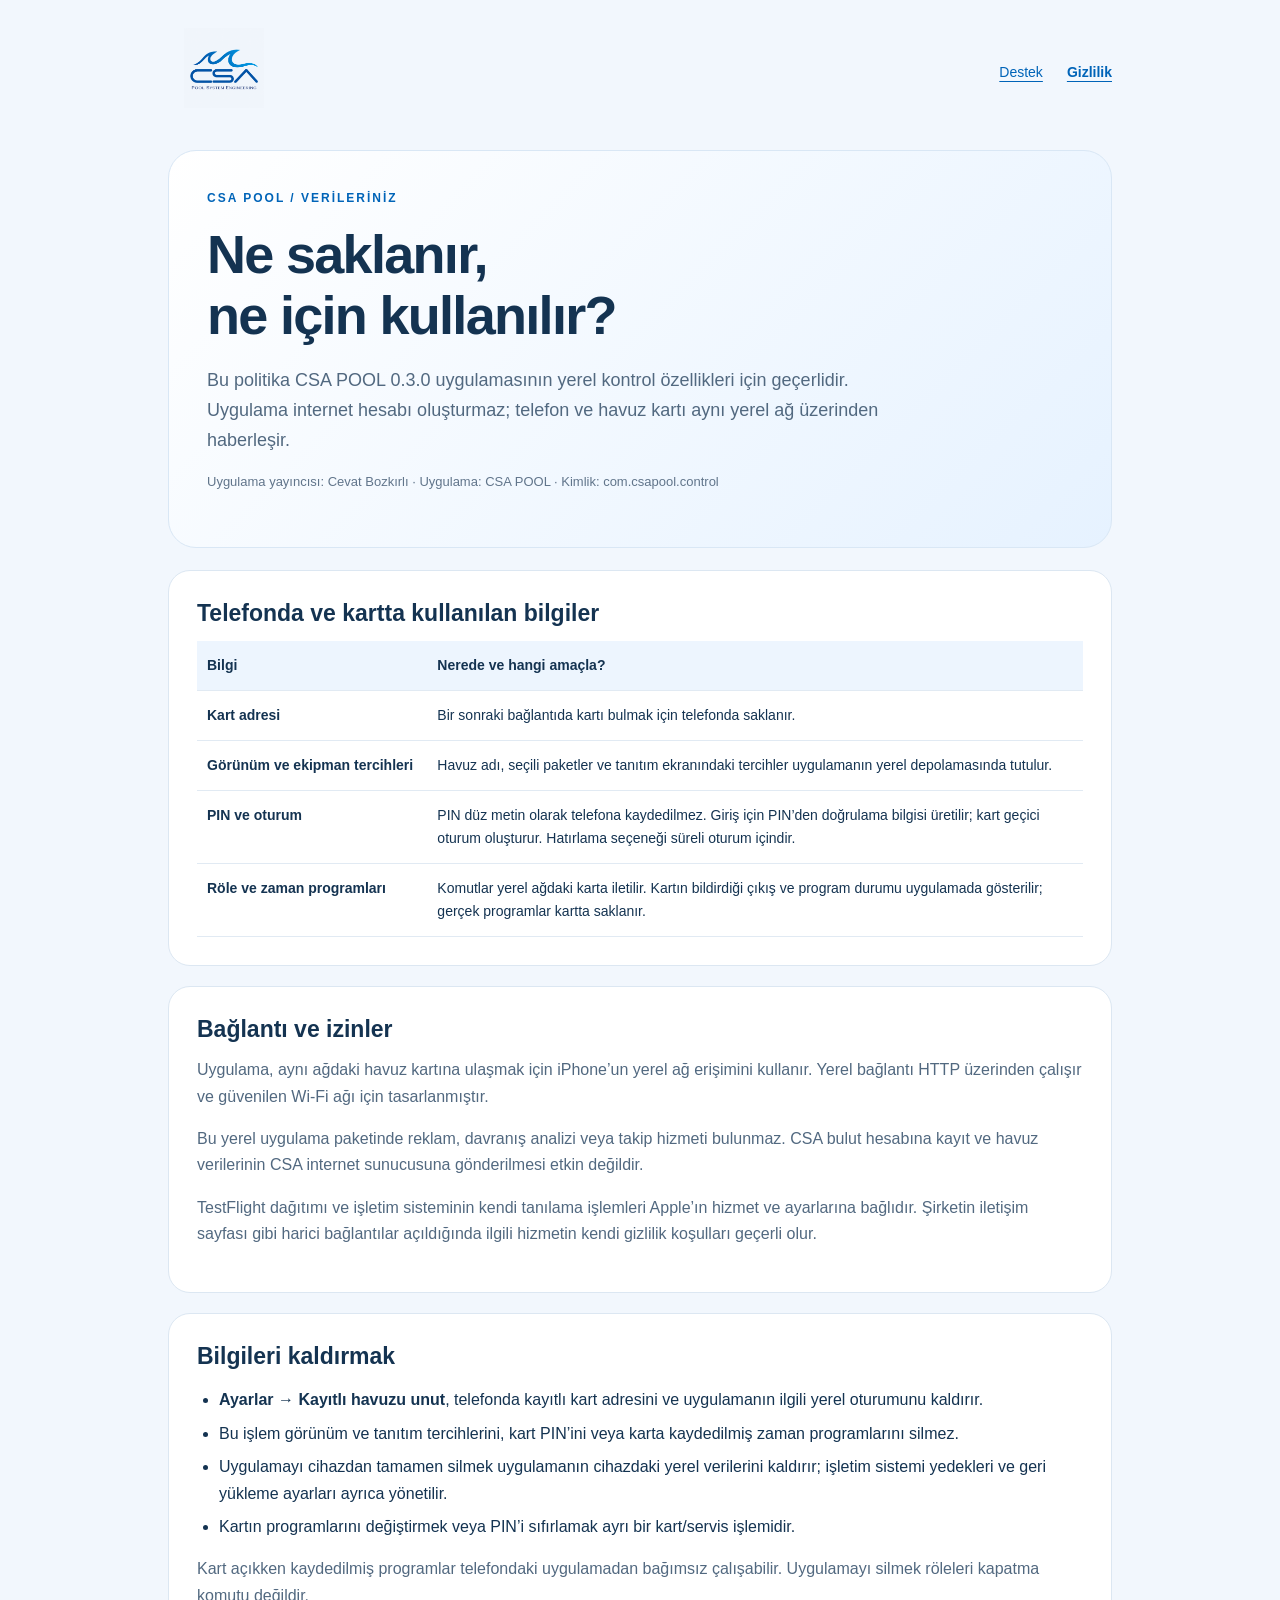
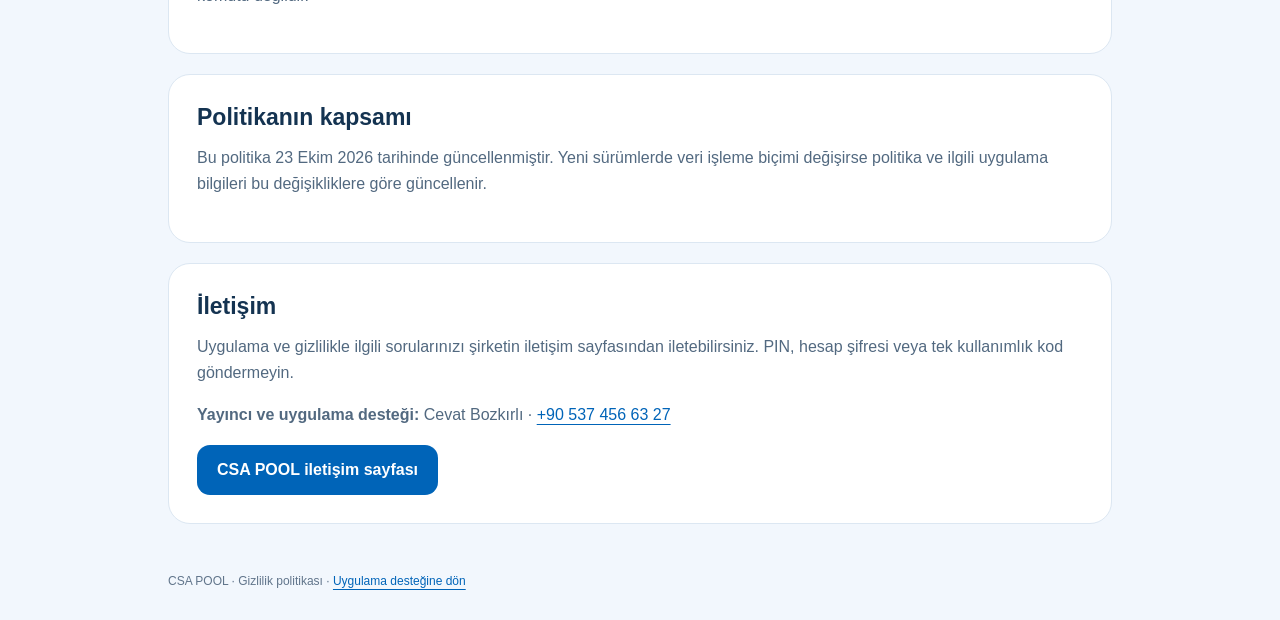
==== privacy.html @ 2d49eac1 "Publish CSA POOL local app support and privacy policy" ====
<!doctype html>
<html lang="tr"><head><meta charset="utf-8"><meta name="viewport" content="width=device-width,initial-scale=1"><title>CSA POOL · Gizlilik politikası</title><link rel="stylesheet" href="site.css"></head>
<body><header><a href="index.html" aria-label="CSA POOL uygulama desteği"><img src="logo.png" alt="CSA Pool System Engineering"></a><nav aria-label="Sayfalar"><a href="index.html">Destek</a><a href="privacy.html" aria-current="page">Gizlilik</a></nav></header>
<main>
<section class="hero"><div class="eyebrow">CSA POOL / VERİLERİNİZ</div><h1>Ne saklanır,<br>ne için kullanılır?</h1><p class="lead">Bu politika CSA POOL 0.3.0 uygulamasının yerel kontrol özellikleri için geçerlidir. Uygulama internet hesabı oluşturmaz; telefon ve havuz kartı aynı yerel ağ üzerinden haberleşir.</p><p class="meta">Uygulama yayıncısı: Cevat Bozkırlı · Uygulama: CSA POOL · Kimlik: com.csapool.control</p></section>
<section class="card"><h2>Telefonda ve kartta kullanılan bilgiler</h2><div class="table-wrap"><table><thead><tr><th>Bilgi</th><th>Nerede ve hangi amaçla?</th></tr></thead><tbody>
<tr><td>Kart adresi</td><td>Bir sonraki bağlantıda kartı bulmak için telefonda saklanır.</td></tr>
<tr><td>Görünüm ve ekipman tercihleri</td><td>Havuz adı, seçili paketler ve tanıtım ekranındaki tercihler uygulamanın yerel depolamasında tutulur.</td></tr>
<tr><td>PIN ve oturum</td><td>PIN düz metin olarak telefona kaydedilmez. Giriş için PIN’den doğrulama bilgisi üretilir; kart geçici oturum oluşturur. Hatırlama seçeneği süreli oturum içindir.</td></tr>
<tr><td>Röle ve zaman programları</td><td>Komutlar yerel ağdaki karta iletilir. Kartın bildirdiği çıkış ve program durumu uygulamada gösterilir; gerçek programlar kartta saklanır.</td></tr>
</tbody></table></div></section>
<section class="card"><h2>Bağlantı ve izinler</h2><p>Uygulama, aynı ağdaki havuz kartına ulaşmak için iPhone’un yerel ağ erişimini kullanır. Yerel bağlantı HTTP üzerinden çalışır ve güvenilen Wi-Fi ağı için tasarlanmıştır.</p><p>Bu yerel uygulama paketinde reklam, davranış analizi veya takip hizmeti bulunmaz. CSA bulut hesabına kayıt ve havuz verilerinin CSA internet sunucusuna gönderilmesi etkin değildir.</p><p>TestFlight dağıtımı ve işletim sisteminin kendi tanılama işlemleri Apple’ın hizmet ve ayarlarına bağlıdır. Şirketin iletişim sayfası gibi harici bağlantılar açıldığında ilgili hizmetin kendi gizlilik koşulları geçerli olur.</p></section>
<section class="card"><h2>Bilgileri kaldırmak</h2><ul><li><strong>Ayarlar → Kayıtlı havuzu unut</strong>, telefonda kayıtlı kart adresini ve uygulamanın ilgili yerel oturumunu kaldırır.</li><li>Bu işlem görünüm ve tanıtım tercihlerini, kart PIN’ini veya karta kaydedilmiş zaman programlarını silmez.</li><li>Uygulamayı cihazdan tamamen silmek uygulamanın cihazdaki yerel verilerini kaldırır; işletim sistemi yedekleri ve geri yükleme ayarları ayrıca yönetilir.</li><li>Kartın programlarını değiştirmek veya PIN’i sıfırlamak ayrı bir kart/servis işlemidir.</li></ul><p>Kart açıkken kaydedilmiş programlar telefondaki uygulamadan bağımsız çalışabilir. Uygulamayı silmek röleleri kapatma komutu değildir.</p></section>
<section class="card"><h2>Politikanın kapsamı</h2><p>Bu politika 23 Ekim 2026 tarihinde güncellenmiştir. Yeni sürümlerde veri işleme biçimi değişirse politika ve ilgili uygulama bilgileri bu değişikliklere göre güncellenir.</p></section>
<section class="card"><h2>İletişim</h2><p>Uygulama ve gizlilikle ilgili sorularınızı şirketin iletişim sayfasından iletebilirsiniz. PIN, hesap şifresi veya tek kullanımlık kod göndermeyin.</p><p><strong>Yayıncı ve uygulama desteği:</strong> Cevat Bozkırlı · <a href="tel:+905374566327">+90 537 456 63 27</a></p><a class="button" href="https://www.csapool.com.tr/iletisim/" target="_blank" rel="noopener noreferrer">CSA POOL iletişim sayfası</a></section>
</main><footer>CSA POOL · Gizlilik politikası · <a href="index.html">Uygulama desteğine dön</a></footer></body></html>
---- site.css ----
:root{font-family:-apple-system,BlinkMacSystemFont,"Segoe UI",sans-serif;color:#143351;background:#f2f7fd;line-height:1.65;color-scheme:light}*{box-sizing:border-box}body{margin:0}a{color:#0064b8;text-underline-offset:4px}a:focus-visible,summary:focus-visible{outline:3px solid #0088db;outline-offset:5px}header,main,footer{max-width:1000px;margin:auto;padding:28px}header{display:flex;justify-content:space-between;align-items:center;gap:20px}header img{width:112px;height:80px;object-fit:contain;mix-blend-mode:multiply}nav{display:flex;gap:24px;font-size:14px}nav a[aria-current=page]{font-weight:700}main{padding-top:6px}h1{font-size:clamp(34px,6vw,54px);line-height:1.13;letter-spacing:-1.7px;margin:15px 0 20px}h2{font-size:23px;line-height:1.3;margin:0 0 12px}h3{font-size:17px;margin:22px 0 8px}p{margin:0 0 16px;color:#526980}.eyebrow{font-size:12px;font-weight:750;letter-spacing:2px;color:#0064b8}.draft{font-size:13px;padding:12px 16px;border:1px solid #e3d1a6;border-radius:12px;background:#fff8e8;color:#795b1f;margin-bottom:24px}.hero{background:linear-gradient(135deg,#fff,#e6f2ff);padding:38px;border-radius:28px;border:1px solid #d9e7f5;margin-bottom:22px}.lead{max-width:680px;font-size:18px}.grid{display:grid;grid-template-columns:1fr 1fr;gap:20px}.card{padding:28px;border:1px solid #dce7f2;border-radius:22px;background:#fff;margin-bottom:20px}.number{width:34px;height:34px;border-radius:50%;background:#e5f2ff;color:#0064b8;display:inline-grid;place-items:center;font-weight:700;margin-right:8px}.steps{padding-left:23px}.steps li{padding:7px 0}.note{border-left:3px solid #0082cf;padding-left:16px;margin:20px 0;color:#526980}details{border-bottom:1px solid #e5edf5;padding:16px 0}summary{cursor:pointer;font-weight:650;min-height:32px}details p{margin:12px 0 0}.button{display:inline-block;background:#0064b8;color:white;padding:12px 20px;border-radius:13px;text-decoration:none;font-weight:650}.meta{font-size:13px;color:#61758b}.table-wrap{overflow-x:auto}table{width:100%;border-collapse:collapse;font-size:14px}th,td{text-align:left;vertical-align:top;padding:13px 10px;border-bottom:1px solid #e1eaf3}th{background:#edf5fe}td:first-child{font-weight:650;width:26%}footer{font-size:12px;color:#61758b;padding-top:0}ul{padding-left:22px}li{margin:7px 0}@media(max-width:650px){header,main,footer{padding:20px}header img{width:90px;height:65px}nav{gap:15px;font-size:13px}.hero{padding:26px}.grid{grid-template-columns:1fr;gap:0}.card{padding:23px}h1{letter-spacing:-1px}.lead{font-size:16px}th,td{padding:10px 7px;font-size:13px}}
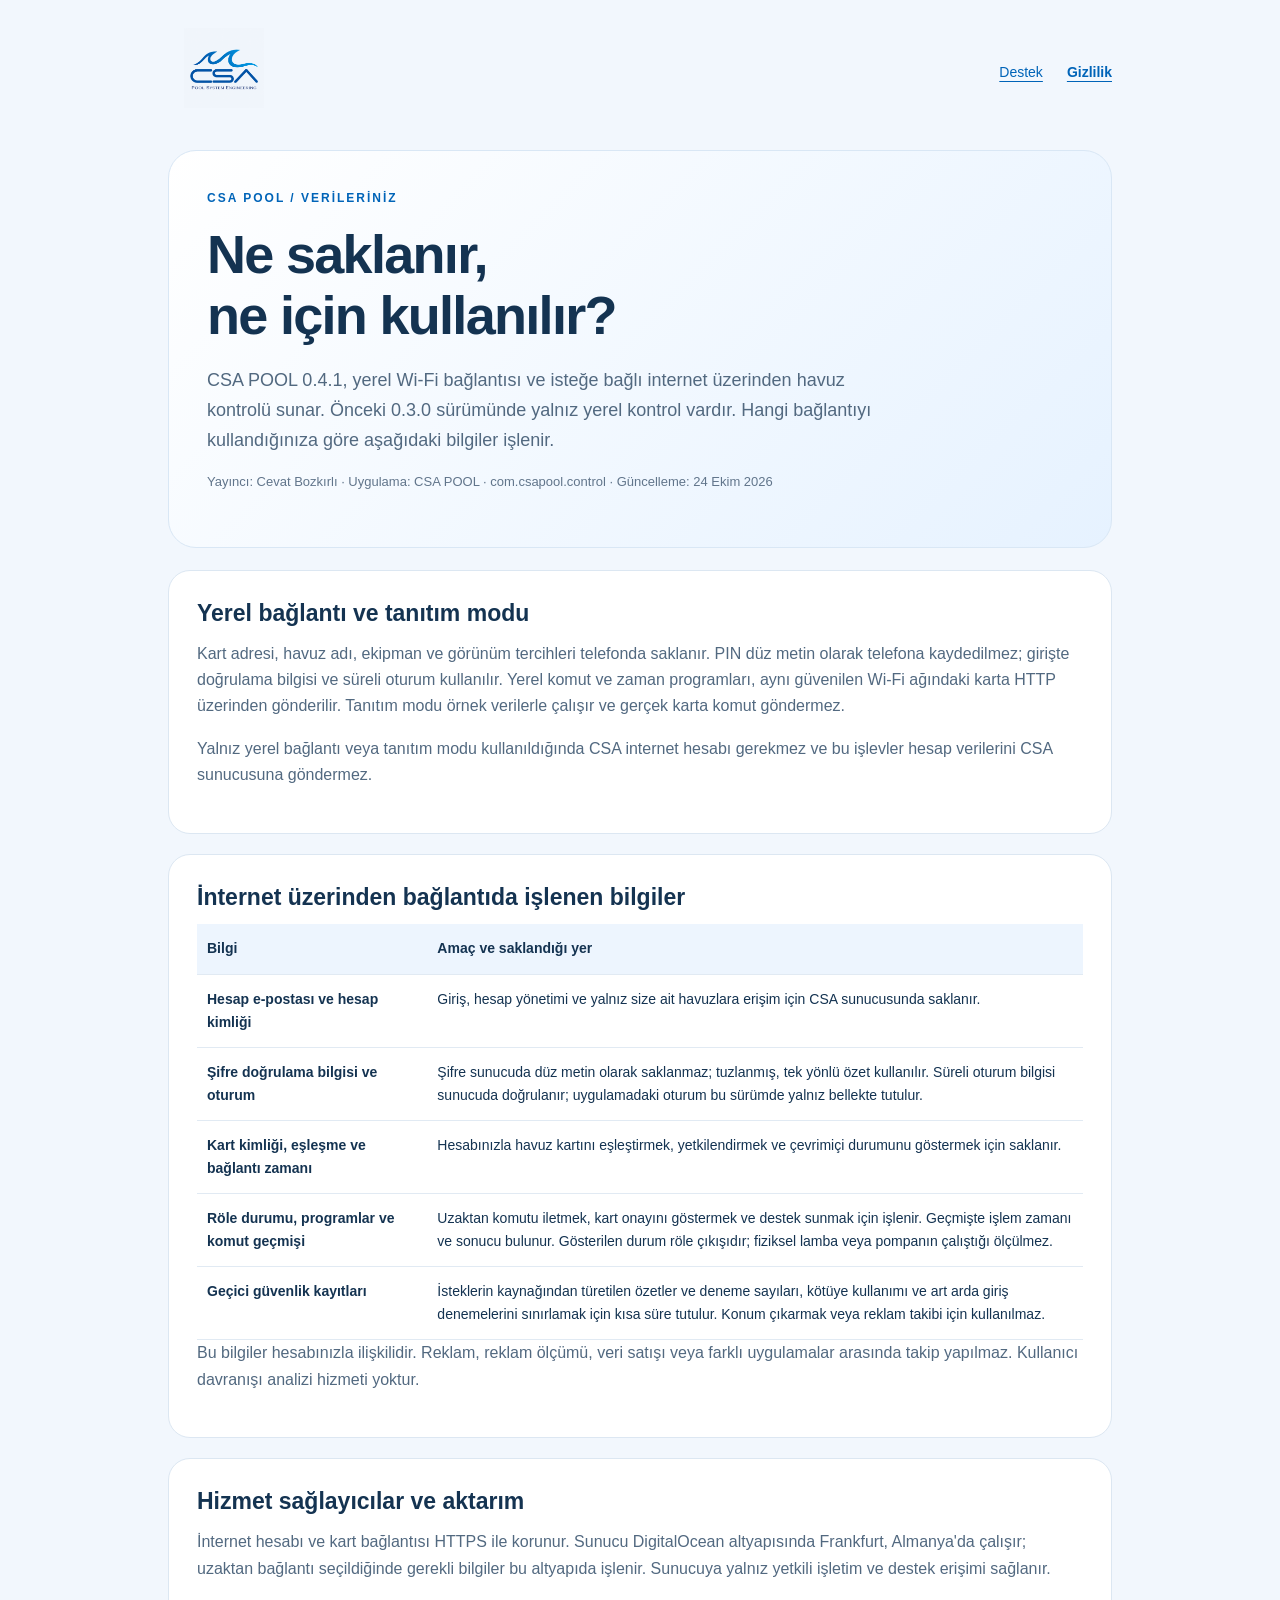
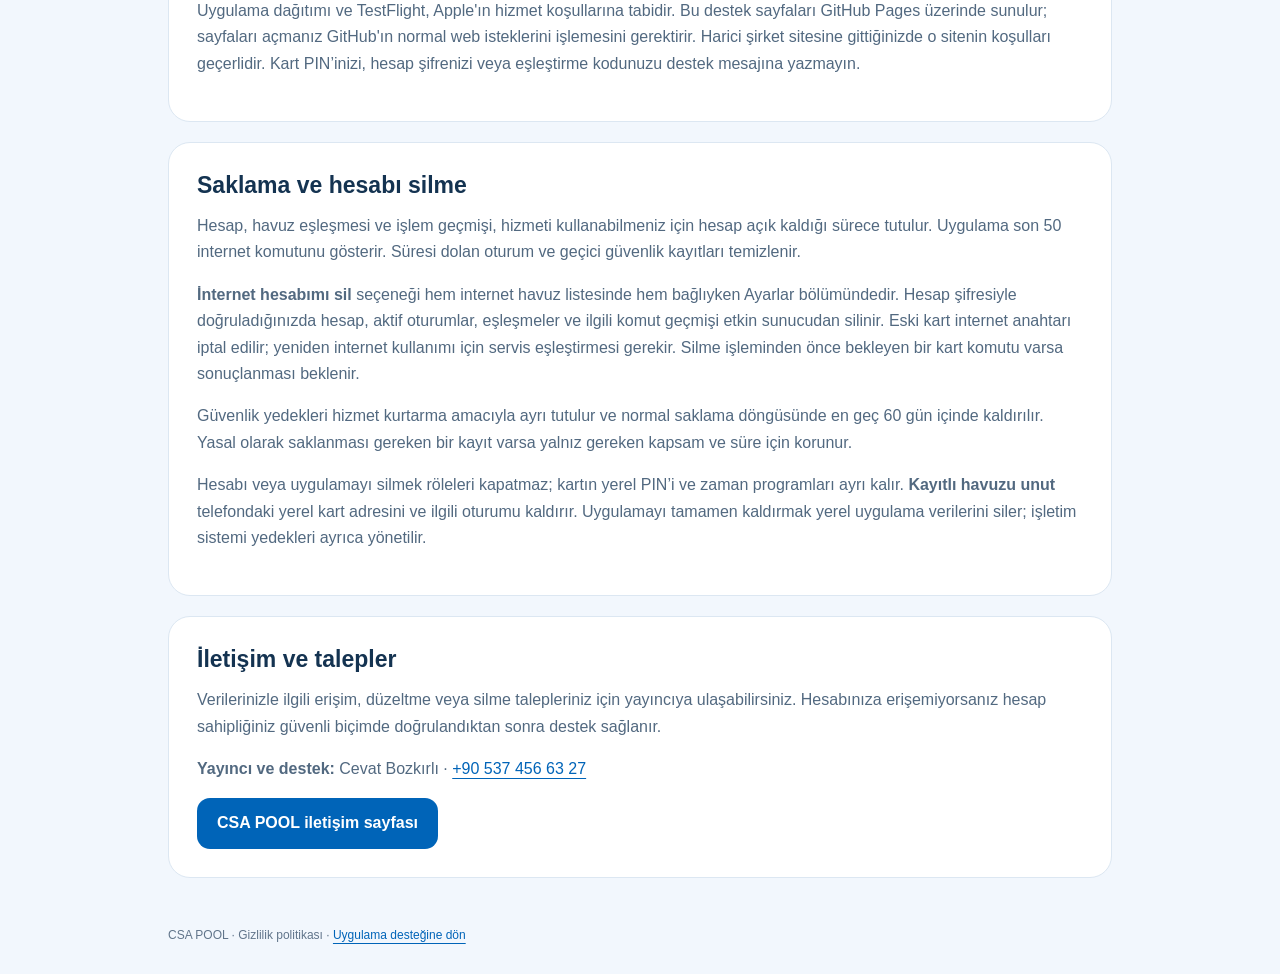
==== commit 860f92b5: "Publish CSA POOL local app support and privacy policy" ====
--- a/privacy.html
+++ b/privacy.html
@@ -2,15 +2,16 @@
 <html lang="tr"><head><meta charset="utf-8"><meta name="viewport" content="width=device-width,initial-scale=1"><title>CSA POOL · Gizlilik politikası</title><link rel="stylesheet" href="site.css"></head>
 <body><header><a href="index.html" aria-label="CSA POOL uygulama desteği"><img src="logo.png" alt="CSA Pool System Engineering"></a><nav aria-label="Sayfalar"><a href="index.html">Destek</a><a href="privacy.html" aria-current="page">Gizlilik</a></nav></header>
 <main>
-<section class="hero"><div class="eyebrow">CSA POOL / VERİLERİNİZ</div><h1>Ne saklanır,<br>ne için kullanılır?</h1><p class="lead">Bu politika CSA POOL 0.3.0 uygulamasının yerel kontrol özellikleri için geçerlidir. Uygulama internet hesabı oluşturmaz; telefon ve havuz kartı aynı yerel ağ üzerinden haberleşir.</p><p class="meta">Uygulama yayıncısı: Cevat Bozkırlı · Uygulama: CSA POOL · Kimlik: com.csapool.control</p></section>
-<section class="card"><h2>Telefonda ve kartta kullanılan bilgiler</h2><div class="table-wrap"><table><thead><tr><th>Bilgi</th><th>Nerede ve hangi amaçla?</th></tr></thead><tbody>
-<tr><td>Kart adresi</td><td>Bir sonraki bağlantıda kartı bulmak için telefonda saklanır.</td></tr>
-<tr><td>Görünüm ve ekipman tercihleri</td><td>Havuz adı, seçili paketler ve tanıtım ekranındaki tercihler uygulamanın yerel depolamasında tutulur.</td></tr>
-<tr><td>PIN ve oturum</td><td>PIN düz metin olarak telefona kaydedilmez. Giriş için PIN’den doğrulama bilgisi üretilir; kart geçici oturum oluşturur. Hatırlama seçeneği süreli oturum içindir.</td></tr>
-<tr><td>Röle ve zaman programları</td><td>Komutlar yerel ağdaki karta iletilir. Kartın bildirdiği çıkış ve program durumu uygulamada gösterilir; gerçek programlar kartta saklanır.</td></tr>
-</tbody></table></div></section>
-<section class="card"><h2>Bağlantı ve izinler</h2><p>Uygulama, aynı ağdaki havuz kartına ulaşmak için iPhone’un yerel ağ erişimini kullanır. Yerel bağlantı HTTP üzerinden çalışır ve güvenilen Wi-Fi ağı için tasarlanmıştır.</p><p>Bu yerel uygulama paketinde reklam, davranış analizi veya takip hizmeti bulunmaz. CSA bulut hesabına kayıt ve havuz verilerinin CSA internet sunucusuna gönderilmesi etkin değildir.</p><p>TestFlight dağıtımı ve işletim sisteminin kendi tanılama işlemleri Apple’ın hizmet ve ayarlarına bağlıdır. Şirketin iletişim sayfası gibi harici bağlantılar açıldığında ilgili hizmetin kendi gizlilik koşulları geçerli olur.</p></section>
-<section class="card"><h2>Bilgileri kaldırmak</h2><ul><li><strong>Ayarlar → Kayıtlı havuzu unut</strong>, telefonda kayıtlı kart adresini ve uygulamanın ilgili yerel oturumunu kaldırır.</li><li>Bu işlem görünüm ve tanıtım tercihlerini, kart PIN’ini veya karta kaydedilmiş zaman programlarını silmez.</li><li>Uygulamayı cihazdan tamamen silmek uygulamanın cihazdaki yerel verilerini kaldırır; işletim sistemi yedekleri ve geri yükleme ayarları ayrıca yönetilir.</li><li>Kartın programlarını değiştirmek veya PIN’i sıfırlamak ayrı bir kart/servis işlemidir.</li></ul><p>Kart açıkken kaydedilmiş programlar telefondaki uygulamadan bağımsız çalışabilir. Uygulamayı silmek röleleri kapatma komutu değildir.</p></section>
-<section class="card"><h2>Politikanın kapsamı</h2><p>Bu politika 23 Ekim 2026 tarihinde güncellenmiştir. Yeni sürümlerde veri işleme biçimi değişirse politika ve ilgili uygulama bilgileri bu değişikliklere göre güncellenir.</p></section>
-<section class="card"><h2>İletişim</h2><p>Uygulama ve gizlilikle ilgili sorularınızı şirketin iletişim sayfasından iletebilirsiniz. PIN, hesap şifresi veya tek kullanımlık kod göndermeyin.</p><p><strong>Yayıncı ve uygulama desteği:</strong> Cevat Bozkırlı · <a href="tel:+905374566327">+90 537 456 63 27</a></p><a class="button" href="https://www.csapool.com.tr/iletisim/" target="_blank" rel="noopener noreferrer">CSA POOL iletişim sayfası</a></section>
+<section class="hero"><div class="eyebrow">CSA POOL / VERİLERİNİZ</div><h1>Ne saklanır,<br>ne için kullanılır?</h1><p class="lead">CSA POOL 0.4.1, yerel Wi-Fi bağlantısı ve isteğe bağlı internet üzerinden havuz kontrolü sunar. Önceki 0.3.0 sürümünde yalnız yerel kontrol vardır. Hangi bağlantıyı kullandığınıza göre aşağıdaki bilgiler işlenir.</p><p class="meta">Yayıncı: Cevat Bozkırlı · Uygulama: CSA POOL · com.csapool.control · Güncelleme: 24 Ekim 2026</p></section>
+<section class="card"><h2>Yerel bağlantı ve tanıtım modu</h2><p>Kart adresi, havuz adı, ekipman ve görünüm tercihleri telefonda saklanır. PIN düz metin olarak telefona kaydedilmez; girişte doğrulama bilgisi ve süreli oturum kullanılır. Yerel komut ve zaman programları, aynı güvenilen Wi-Fi ağındaki karta HTTP üzerinden gönderilir. Tanıtım modu örnek verilerle çalışır ve gerçek karta komut göndermez.</p><p>Yalnız yerel bağlantı veya tanıtım modu kullanıldığında CSA internet hesabı gerekmez ve bu işlevler hesap verilerini CSA sunucusuna göndermez.</p></section>
+<section class="card"><h2>İnternet üzerinden bağlantıda işlenen bilgiler</h2><div class="table-wrap"><table><thead><tr><th>Bilgi</th><th>Amaç ve saklandığı yer</th></tr></thead><tbody>
+<tr><td>Hesap e-postası ve hesap kimliği</td><td>Giriş, hesap yönetimi ve yalnız size ait havuzlara erişim için CSA sunucusunda saklanır.</td></tr>
+<tr><td>Şifre doğrulama bilgisi ve oturum</td><td>Şifre sunucuda düz metin olarak saklanmaz; tuzlanmış, tek yönlü özet kullanılır. Süreli oturum bilgisi sunucuda doğrulanır; uygulamadaki oturum bu sürümde yalnız bellekte tutulur.</td></tr>
+<tr><td>Kart kimliği, eşleşme ve bağlantı zamanı</td><td>Hesabınızla havuz kartını eşleştirmek, yetkilendirmek ve çevrimiçi durumunu göstermek için saklanır.</td></tr>
+<tr><td>Röle durumu, programlar ve komut geçmişi</td><td>Uzaktan komutu iletmek, kart onayını göstermek ve destek sunmak için işlenir. Geçmişte işlem zamanı ve sonucu bulunur. Gösterilen durum röle çıkışıdır; fiziksel lamba veya pompanın çalıştığı ölçülmez.</td></tr>
+<tr><td>Geçici güvenlik kayıtları</td><td>İsteklerin kaynağından türetilen özetler ve deneme sayıları, kötüye kullanımı ve art arda giriş denemelerini sınırlamak için kısa süre tutulur. Konum çıkarmak veya reklam takibi için kullanılmaz.</td></tr>
+</tbody></table></div><p>Bu bilgiler hesabınızla ilişkilidir. Reklam, reklam ölçümü, veri satışı veya farklı uygulamalar arasında takip yapılmaz. Kullanıcı davranışı analizi hizmeti yoktur.</p></section>
+<section class="card"><h2>Hizmet sağlayıcılar ve aktarım</h2><p>İnternet hesabı ve kart bağlantısı HTTPS ile korunur. Sunucu DigitalOcean altyapısında Frankfurt, Almanya'da çalışır; uzaktan bağlantı seçildiğinde gerekli bilgiler bu altyapıda işlenir. Sunucuya yalnız yetkili işletim ve destek erişimi sağlanır.</p><p>Uygulama dağıtımı ve TestFlight, Apple'ın hizmet koşullarına tabidir. Bu destek sayfaları GitHub Pages üzerinde sunulur; sayfaları açmanız GitHub'ın normal web isteklerini işlemesini gerektirir. Harici şirket sitesine gittiğinizde o sitenin koşulları geçerlidir. Kart PIN’inizi, hesap şifrenizi veya eşleştirme kodunuzu destek mesajına yazmayın.</p></section>
+<section class="card"><h2>Saklama ve hesabı silme</h2><p>Hesap, havuz eşleşmesi ve işlem geçmişi, hizmeti kullanabilmeniz için hesap açık kaldığı sürece tutulur. Uygulama son 50 internet komutunu gösterir. Süresi dolan oturum ve geçici güvenlik kayıtları temizlenir.</p><p><strong>İnternet hesabımı sil</strong> seçeneği hem internet havuz listesinde hem bağlıyken Ayarlar bölümündedir. Hesap şifresiyle doğruladığınızda hesap, aktif oturumlar, eşleşmeler ve ilgili komut geçmişi etkin sunucudan silinir. Eski kart internet anahtarı iptal edilir; yeniden internet kullanımı için servis eşleştirmesi gerekir. Silme işleminden önce bekleyen bir kart komutu varsa sonuçlanması beklenir.</p><p>Güvenlik yedekleri hizmet kurtarma amacıyla ayrı tutulur ve normal saklama döngüsünde en geç 60 gün içinde kaldırılır. Yasal olarak saklanması gereken bir kayıt varsa yalnız gereken kapsam ve süre için korunur.</p><p>Hesabı veya uygulamayı silmek röleleri kapatmaz; kartın yerel PIN’i ve zaman programları ayrı kalır. <strong>Kayıtlı havuzu unut</strong> telefondaki yerel kart adresini ve ilgili oturumu kaldırır. Uygulamayı tamamen kaldırmak yerel uygulama verilerini siler; işletim sistemi yedekleri ayrıca yönetilir.</p></section>
+<section class="card"><h2>İletişim ve talepler</h2><p>Verilerinizle ilgili erişim, düzeltme veya silme talepleriniz için yayıncıya ulaşabilirsiniz. Hesabınıza erişemiyorsanız hesap sahipliğiniz güvenli biçimde doğrulandıktan sonra destek sağlanır.</p><p><strong>Yayıncı ve destek:</strong> Cevat Bozkırlı · <a href="tel:+905374566327">+90 537 456 63 27</a></p><a class="button" href="https://www.csapool.com.tr/iletisim/" target="_blank" rel="noopener noreferrer">CSA POOL iletişim sayfası</a></section>
 </main><footer>CSA POOL · Gizlilik politikası · <a href="index.html">Uygulama desteğine dön</a></footer></body></html>
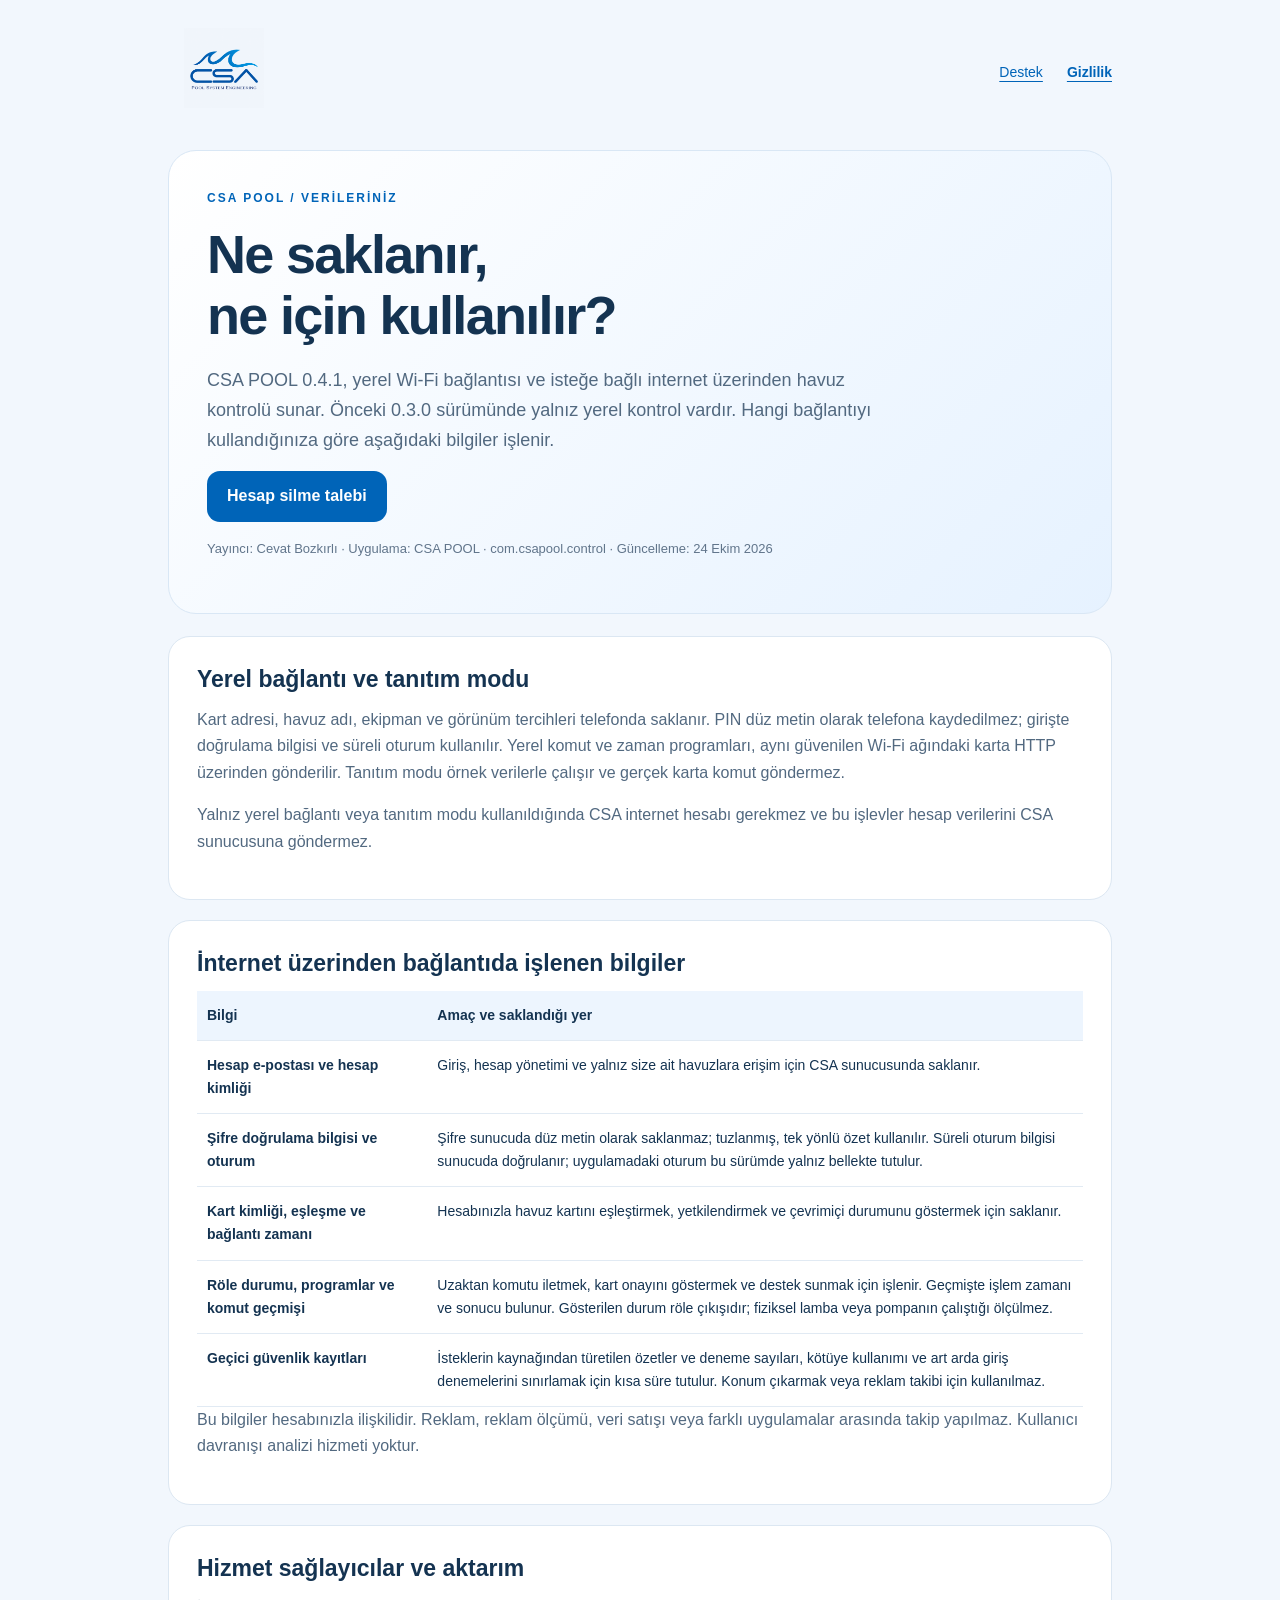
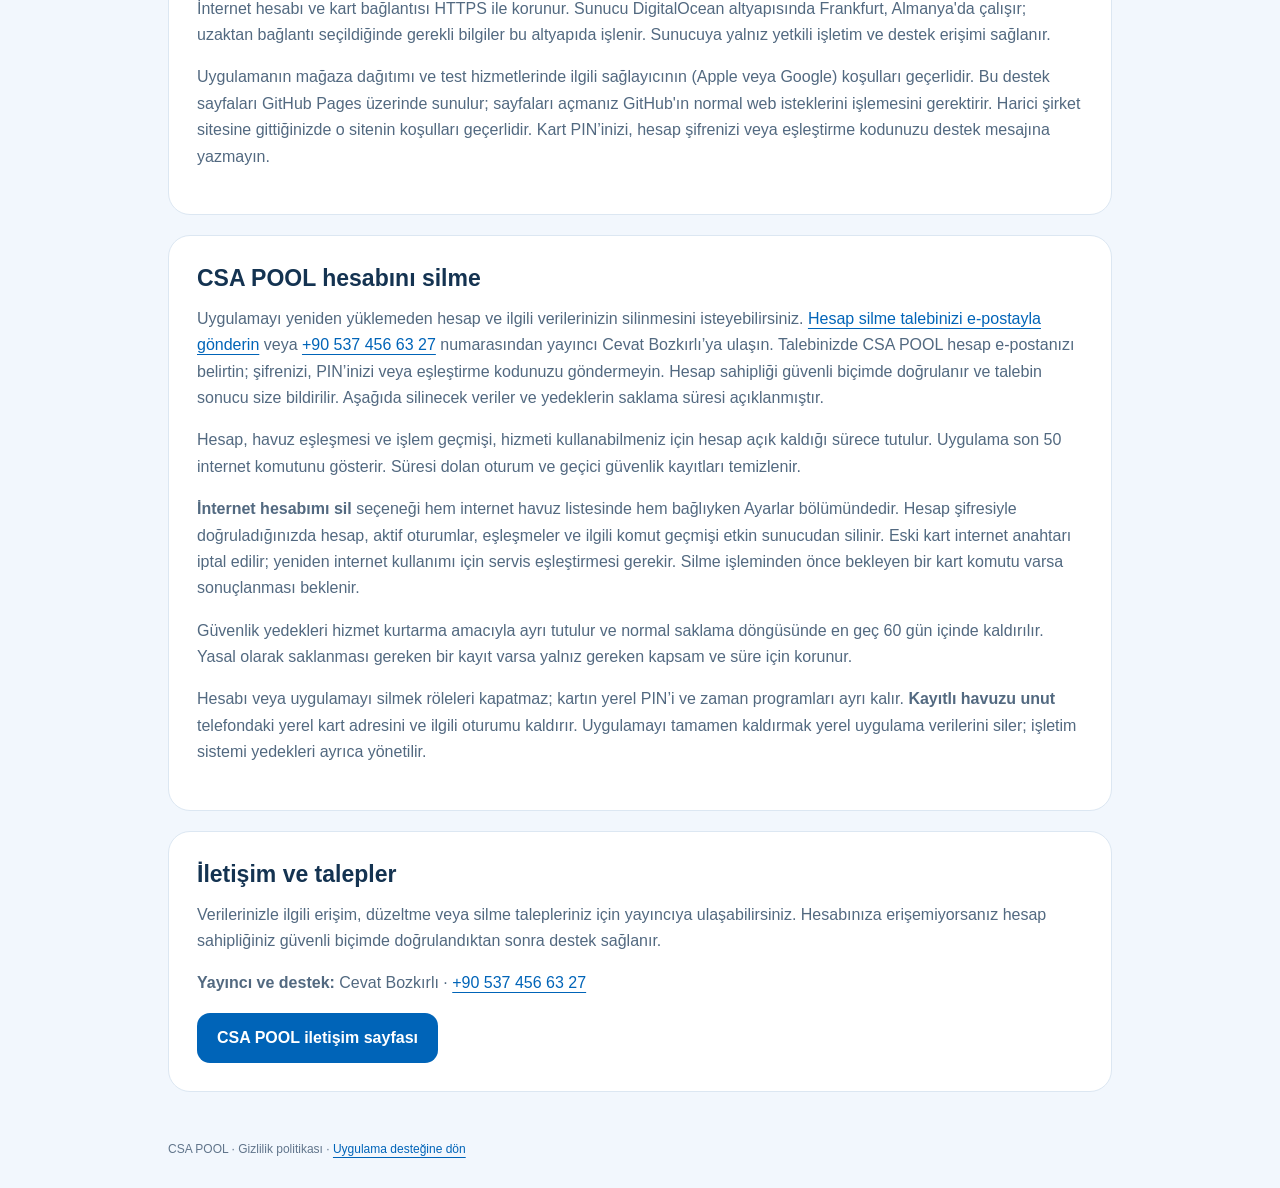
==== commit 1b83e344: "Clarify Android support and provide account deletion request link" ====
--- a/privacy.html
+++ b/privacy.html
@@ -2,7 +2,7 @@
 <html lang="tr"><head><meta charset="utf-8"><meta name="viewport" content="width=device-width,initial-scale=1"><title>CSA POOL · Gizlilik politikası</title><link rel="stylesheet" href="site.css"></head>
 <body><header><a href="index.html" aria-label="CSA POOL uygulama desteği"><img src="logo.png" alt="CSA Pool System Engineering"></a><nav aria-label="Sayfalar"><a href="index.html">Destek</a><a href="privacy.html" aria-current="page">Gizlilik</a></nav></header>
 <main>
-<section class="hero"><div class="eyebrow">CSA POOL / VERİLERİNİZ</div><h1>Ne saklanır,<br>ne için kullanılır?</h1><p class="lead">CSA POOL 0.4.1, yerel Wi-Fi bağlantısı ve isteğe bağlı internet üzerinden havuz kontrolü sunar. Önceki 0.3.0 sürümünde yalnız yerel kontrol vardır. Hangi bağlantıyı kullandığınıza göre aşağıdaki bilgiler işlenir.</p><p class="meta">Yayıncı: Cevat Bozkırlı · Uygulama: CSA POOL · com.csapool.control · Güncelleme: 24 Ekim 2026</p></section>
+<section class="hero"><div class="eyebrow">CSA POOL / VERİLERİNİZ</div><h1>Ne saklanır,<br>ne için kullanılır?</h1><p class="lead">CSA POOL 0.4.1, yerel Wi-Fi bağlantısı ve isteğe bağlı internet üzerinden havuz kontrolü sunar. Önceki 0.3.0 sürümünde yalnız yerel kontrol vardır. Hangi bağlantıyı kullandığınıza göre aşağıdaki bilgiler işlenir.</p><p><a class="button" href="#hesap-silme">Hesap silme talebi</a></p><p class="meta">Yayıncı: Cevat Bozkırlı · Uygulama: CSA POOL · com.csapool.control · Güncelleme: 24 Ekim 2026</p></section>
 <section class="card"><h2>Yerel bağlantı ve tanıtım modu</h2><p>Kart adresi, havuz adı, ekipman ve görünüm tercihleri telefonda saklanır. PIN düz metin olarak telefona kaydedilmez; girişte doğrulama bilgisi ve süreli oturum kullanılır. Yerel komut ve zaman programları, aynı güvenilen Wi-Fi ağındaki karta HTTP üzerinden gönderilir. Tanıtım modu örnek verilerle çalışır ve gerçek karta komut göndermez.</p><p>Yalnız yerel bağlantı veya tanıtım modu kullanıldığında CSA internet hesabı gerekmez ve bu işlevler hesap verilerini CSA sunucusuna göndermez.</p></section>
 <section class="card"><h2>İnternet üzerinden bağlantıda işlenen bilgiler</h2><div class="table-wrap"><table><thead><tr><th>Bilgi</th><th>Amaç ve saklandığı yer</th></tr></thead><tbody>
 <tr><td>Hesap e-postası ve hesap kimliği</td><td>Giriş, hesap yönetimi ve yalnız size ait havuzlara erişim için CSA sunucusunda saklanır.</td></tr>
@@ -11,7 +11,7 @@
 <tr><td>Röle durumu, programlar ve komut geçmişi</td><td>Uzaktan komutu iletmek, kart onayını göstermek ve destek sunmak için işlenir. Geçmişte işlem zamanı ve sonucu bulunur. Gösterilen durum röle çıkışıdır; fiziksel lamba veya pompanın çalıştığı ölçülmez.</td></tr>
 <tr><td>Geçici güvenlik kayıtları</td><td>İsteklerin kaynağından türetilen özetler ve deneme sayıları, kötüye kullanımı ve art arda giriş denemelerini sınırlamak için kısa süre tutulur. Konum çıkarmak veya reklam takibi için kullanılmaz.</td></tr>
 </tbody></table></div><p>Bu bilgiler hesabınızla ilişkilidir. Reklam, reklam ölçümü, veri satışı veya farklı uygulamalar arasında takip yapılmaz. Kullanıcı davranışı analizi hizmeti yoktur.</p></section>
-<section class="card"><h2>Hizmet sağlayıcılar ve aktarım</h2><p>İnternet hesabı ve kart bağlantısı HTTPS ile korunur. Sunucu DigitalOcean altyapısında Frankfurt, Almanya'da çalışır; uzaktan bağlantı seçildiğinde gerekli bilgiler bu altyapıda işlenir. Sunucuya yalnız yetkili işletim ve destek erişimi sağlanır.</p><p>Uygulama dağıtımı ve TestFlight, Apple'ın hizmet koşullarına tabidir. Bu destek sayfaları GitHub Pages üzerinde sunulur; sayfaları açmanız GitHub'ın normal web isteklerini işlemesini gerektirir. Harici şirket sitesine gittiğinizde o sitenin koşulları geçerlidir. Kart PIN’inizi, hesap şifrenizi veya eşleştirme kodunuzu destek mesajına yazmayın.</p></section>
-<section class="card"><h2>Saklama ve hesabı silme</h2><p>Hesap, havuz eşleşmesi ve işlem geçmişi, hizmeti kullanabilmeniz için hesap açık kaldığı sürece tutulur. Uygulama son 50 internet komutunu gösterir. Süresi dolan oturum ve geçici güvenlik kayıtları temizlenir.</p><p><strong>İnternet hesabımı sil</strong> seçeneği hem internet havuz listesinde hem bağlıyken Ayarlar bölümündedir. Hesap şifresiyle doğruladığınızda hesap, aktif oturumlar, eşleşmeler ve ilgili komut geçmişi etkin sunucudan silinir. Eski kart internet anahtarı iptal edilir; yeniden internet kullanımı için servis eşleştirmesi gerekir. Silme işleminden önce bekleyen bir kart komutu varsa sonuçlanması beklenir.</p><p>Güvenlik yedekleri hizmet kurtarma amacıyla ayrı tutulur ve normal saklama döngüsünde en geç 60 gün içinde kaldırılır. Yasal olarak saklanması gereken bir kayıt varsa yalnız gereken kapsam ve süre için korunur.</p><p>Hesabı veya uygulamayı silmek röleleri kapatmaz; kartın yerel PIN’i ve zaman programları ayrı kalır. <strong>Kayıtlı havuzu unut</strong> telefondaki yerel kart adresini ve ilgili oturumu kaldırır. Uygulamayı tamamen kaldırmak yerel uygulama verilerini siler; işletim sistemi yedekleri ayrıca yönetilir.</p></section>
+<section class="card"><h2>Hizmet sağlayıcılar ve aktarım</h2><p>İnternet hesabı ve kart bağlantısı HTTPS ile korunur. Sunucu DigitalOcean altyapısında Frankfurt, Almanya'da çalışır; uzaktan bağlantı seçildiğinde gerekli bilgiler bu altyapıda işlenir. Sunucuya yalnız yetkili işletim ve destek erişimi sağlanır.</p><p>Uygulamanın mağaza dağıtımı ve test hizmetlerinde ilgili sağlayıcının (Apple veya Google) koşulları geçerlidir. Bu destek sayfaları GitHub Pages üzerinde sunulur; sayfaları açmanız GitHub'ın normal web isteklerini işlemesini gerektirir. Harici şirket sitesine gittiğinizde o sitenin koşulları geçerlidir. Kart PIN’inizi, hesap şifrenizi veya eşleştirme kodunuzu destek mesajına yazmayın.</p></section>
+<section class="card" id="hesap-silme"><h2>CSA POOL hesabını silme</h2><p>Uygulamayı yeniden yüklemeden hesap ve ilgili verilerinizin silinmesini isteyebilirsiniz. <a href="mailto:cbozkirli@gmail.com?subject=CSA%20POOL%20hesap%20silme%20talebi">Hesap silme talebinizi e-postayla gönderin</a> veya <a href="tel:+905374566327">+90 537 456 63 27</a> numarasından yayıncı Cevat Bozkırlı’ya ulaşın. Talebinizde CSA POOL hesap e-postanızı belirtin; şifrenizi, PIN’inizi veya eşleştirme kodunuzu göndermeyin. Hesap sahipliği güvenli biçimde doğrulanır ve talebin sonucu size bildirilir. Aşağıda silinecek veriler ve yedeklerin saklama süresi açıklanmıştır.</p><p>Hesap, havuz eşleşmesi ve işlem geçmişi, hizmeti kullanabilmeniz için hesap açık kaldığı sürece tutulur. Uygulama son 50 internet komutunu gösterir. Süresi dolan oturum ve geçici güvenlik kayıtları temizlenir.</p><p><strong>İnternet hesabımı sil</strong> seçeneği hem internet havuz listesinde hem bağlıyken Ayarlar bölümündedir. Hesap şifresiyle doğruladığınızda hesap, aktif oturumlar, eşleşmeler ve ilgili komut geçmişi etkin sunucudan silinir. Eski kart internet anahtarı iptal edilir; yeniden internet kullanımı için servis eşleştirmesi gerekir. Silme işleminden önce bekleyen bir kart komutu varsa sonuçlanması beklenir.</p><p>Güvenlik yedekleri hizmet kurtarma amacıyla ayrı tutulur ve normal saklama döngüsünde en geç 60 gün içinde kaldırılır. Yasal olarak saklanması gereken bir kayıt varsa yalnız gereken kapsam ve süre için korunur.</p><p>Hesabı veya uygulamayı silmek röleleri kapatmaz; kartın yerel PIN’i ve zaman programları ayrı kalır. <strong>Kayıtlı havuzu unut</strong> telefondaki yerel kart adresini ve ilgili oturumu kaldırır. Uygulamayı tamamen kaldırmak yerel uygulama verilerini siler; işletim sistemi yedekleri ayrıca yönetilir.</p></section>
 <section class="card"><h2>İletişim ve talepler</h2><p>Verilerinizle ilgili erişim, düzeltme veya silme talepleriniz için yayıncıya ulaşabilirsiniz. Hesabınıza erişemiyorsanız hesap sahipliğiniz güvenli biçimde doğrulandıktan sonra destek sağlanır.</p><p><strong>Yayıncı ve destek:</strong> Cevat Bozkırlı · <a href="tel:+905374566327">+90 537 456 63 27</a></p><a class="button" href="https://www.csapool.com.tr/iletisim/" target="_blank" rel="noopener noreferrer">CSA POOL iletişim sayfası</a></section>
 </main><footer>CSA POOL · Gizlilik politikası · <a href="index.html">Uygulama desteğine dön</a></footer></body></html>
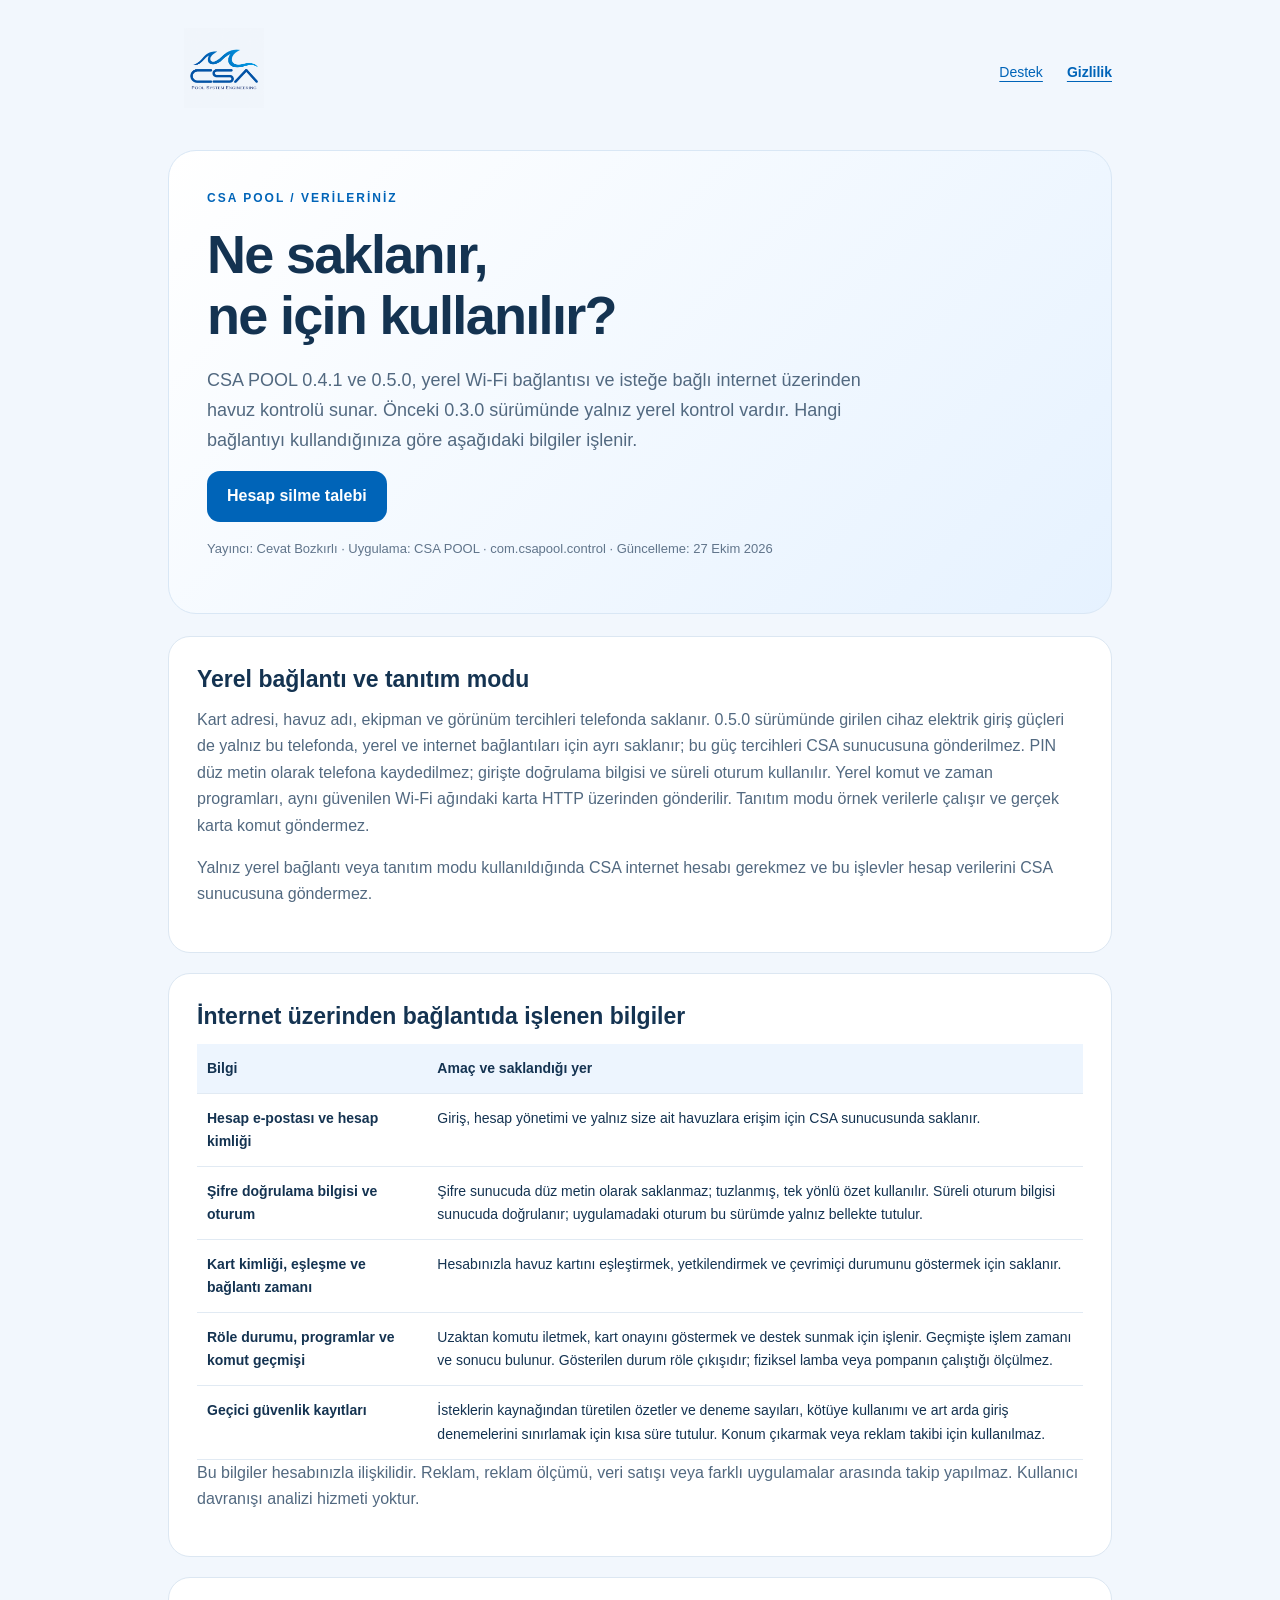
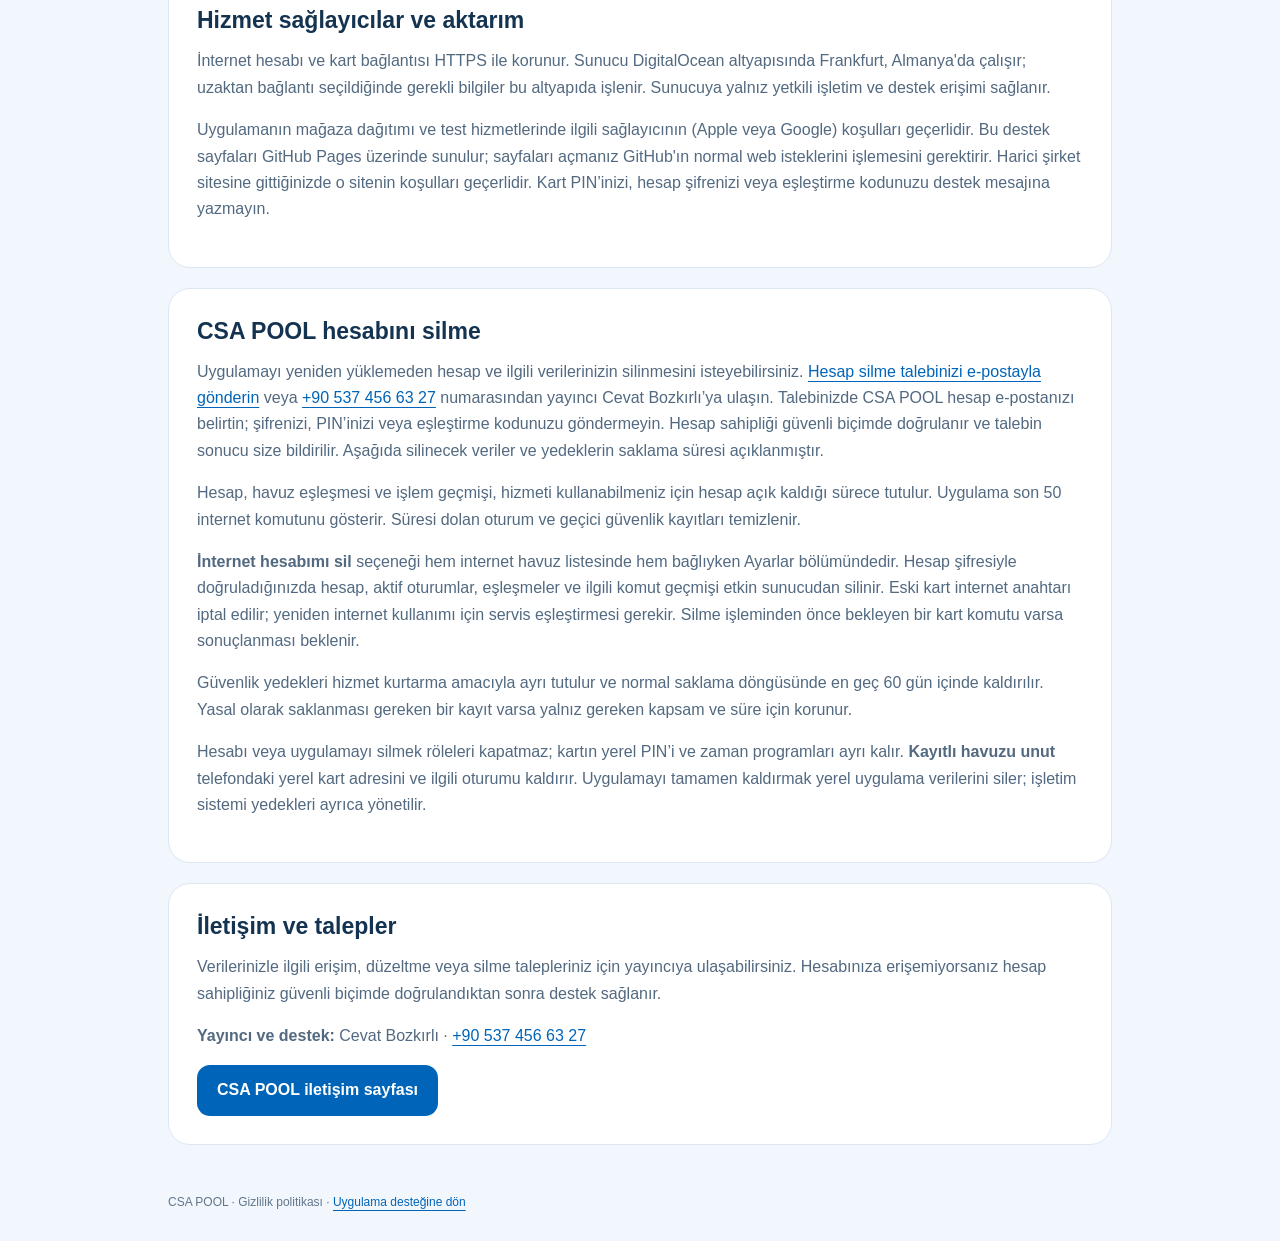
==== commit c47f0216: "Document 0.5.0 power settings and measurement limitations" ====
--- a/privacy.html
+++ b/privacy.html
@@ -2,8 +2,8 @@
 <html lang="tr"><head><meta charset="utf-8"><meta name="viewport" content="width=device-width,initial-scale=1"><title>CSA POOL · Gizlilik politikası</title><link rel="stylesheet" href="site.css"></head>
 <body><header><a href="index.html" aria-label="CSA POOL uygulama desteği"><img src="logo.png" alt="CSA Pool System Engineering"></a><nav aria-label="Sayfalar"><a href="index.html">Destek</a><a href="privacy.html" aria-current="page">Gizlilik</a></nav></header>
 <main>
-<section class="hero"><div class="eyebrow">CSA POOL / VERİLERİNİZ</div><h1>Ne saklanır,<br>ne için kullanılır?</h1><p class="lead">CSA POOL 0.4.1, yerel Wi-Fi bağlantısı ve isteğe bağlı internet üzerinden havuz kontrolü sunar. Önceki 0.3.0 sürümünde yalnız yerel kontrol vardır. Hangi bağlantıyı kullandığınıza göre aşağıdaki bilgiler işlenir.</p><p><a class="button" href="#hesap-silme">Hesap silme talebi</a></p><p class="meta">Yayıncı: Cevat Bozkırlı · Uygulama: CSA POOL · com.csapool.control · Güncelleme: 24 Ekim 2026</p></section>
-<section class="card"><h2>Yerel bağlantı ve tanıtım modu</h2><p>Kart adresi, havuz adı, ekipman ve görünüm tercihleri telefonda saklanır. PIN düz metin olarak telefona kaydedilmez; girişte doğrulama bilgisi ve süreli oturum kullanılır. Yerel komut ve zaman programları, aynı güvenilen Wi-Fi ağındaki karta HTTP üzerinden gönderilir. Tanıtım modu örnek verilerle çalışır ve gerçek karta komut göndermez.</p><p>Yalnız yerel bağlantı veya tanıtım modu kullanıldığında CSA internet hesabı gerekmez ve bu işlevler hesap verilerini CSA sunucusuna göndermez.</p></section>
+<section class="hero"><div class="eyebrow">CSA POOL / VERİLERİNİZ</div><h1>Ne saklanır,<br>ne için kullanılır?</h1><p class="lead">CSA POOL 0.4.1 ve 0.5.0, yerel Wi-Fi bağlantısı ve isteğe bağlı internet üzerinden havuz kontrolü sunar. Önceki 0.3.0 sürümünde yalnız yerel kontrol vardır. Hangi bağlantıyı kullandığınıza göre aşağıdaki bilgiler işlenir.</p><p><a class="button" href="#hesap-silme">Hesap silme talebi</a></p><p class="meta">Yayıncı: Cevat Bozkırlı · Uygulama: CSA POOL · com.csapool.control · Güncelleme: 27 Ekim 2026</p></section>
+<section class="card"><h2>Yerel bağlantı ve tanıtım modu</h2><p>Kart adresi, havuz adı, ekipman ve görünüm tercihleri telefonda saklanır. 0.5.0 sürümünde girilen cihaz elektrik giriş güçleri de yalnız bu telefonda, yerel ve internet bağlantıları için ayrı saklanır; bu güç tercihleri CSA sunucusuna gönderilmez. PIN düz metin olarak telefona kaydedilmez; girişte doğrulama bilgisi ve süreli oturum kullanılır. Yerel komut ve zaman programları, aynı güvenilen Wi-Fi ağındaki karta HTTP üzerinden gönderilir. Tanıtım modu örnek verilerle çalışır ve gerçek karta komut göndermez.</p><p>Yalnız yerel bağlantı veya tanıtım modu kullanıldığında CSA internet hesabı gerekmez ve bu işlevler hesap verilerini CSA sunucusuna göndermez.</p></section>
 <section class="card"><h2>İnternet üzerinden bağlantıda işlenen bilgiler</h2><div class="table-wrap"><table><thead><tr><th>Bilgi</th><th>Amaç ve saklandığı yer</th></tr></thead><tbody>
 <tr><td>Hesap e-postası ve hesap kimliği</td><td>Giriş, hesap yönetimi ve yalnız size ait havuzlara erişim için CSA sunucusunda saklanır.</td></tr>
 <tr><td>Şifre doğrulama bilgisi ve oturum</td><td>Şifre sunucuda düz metin olarak saklanmaz; tuzlanmış, tek yönlü özet kullanılır. Süreli oturum bilgisi sunucuda doğrulanır; uygulamadaki oturum bu sürümde yalnız bellekte tutulur.</td></tr>
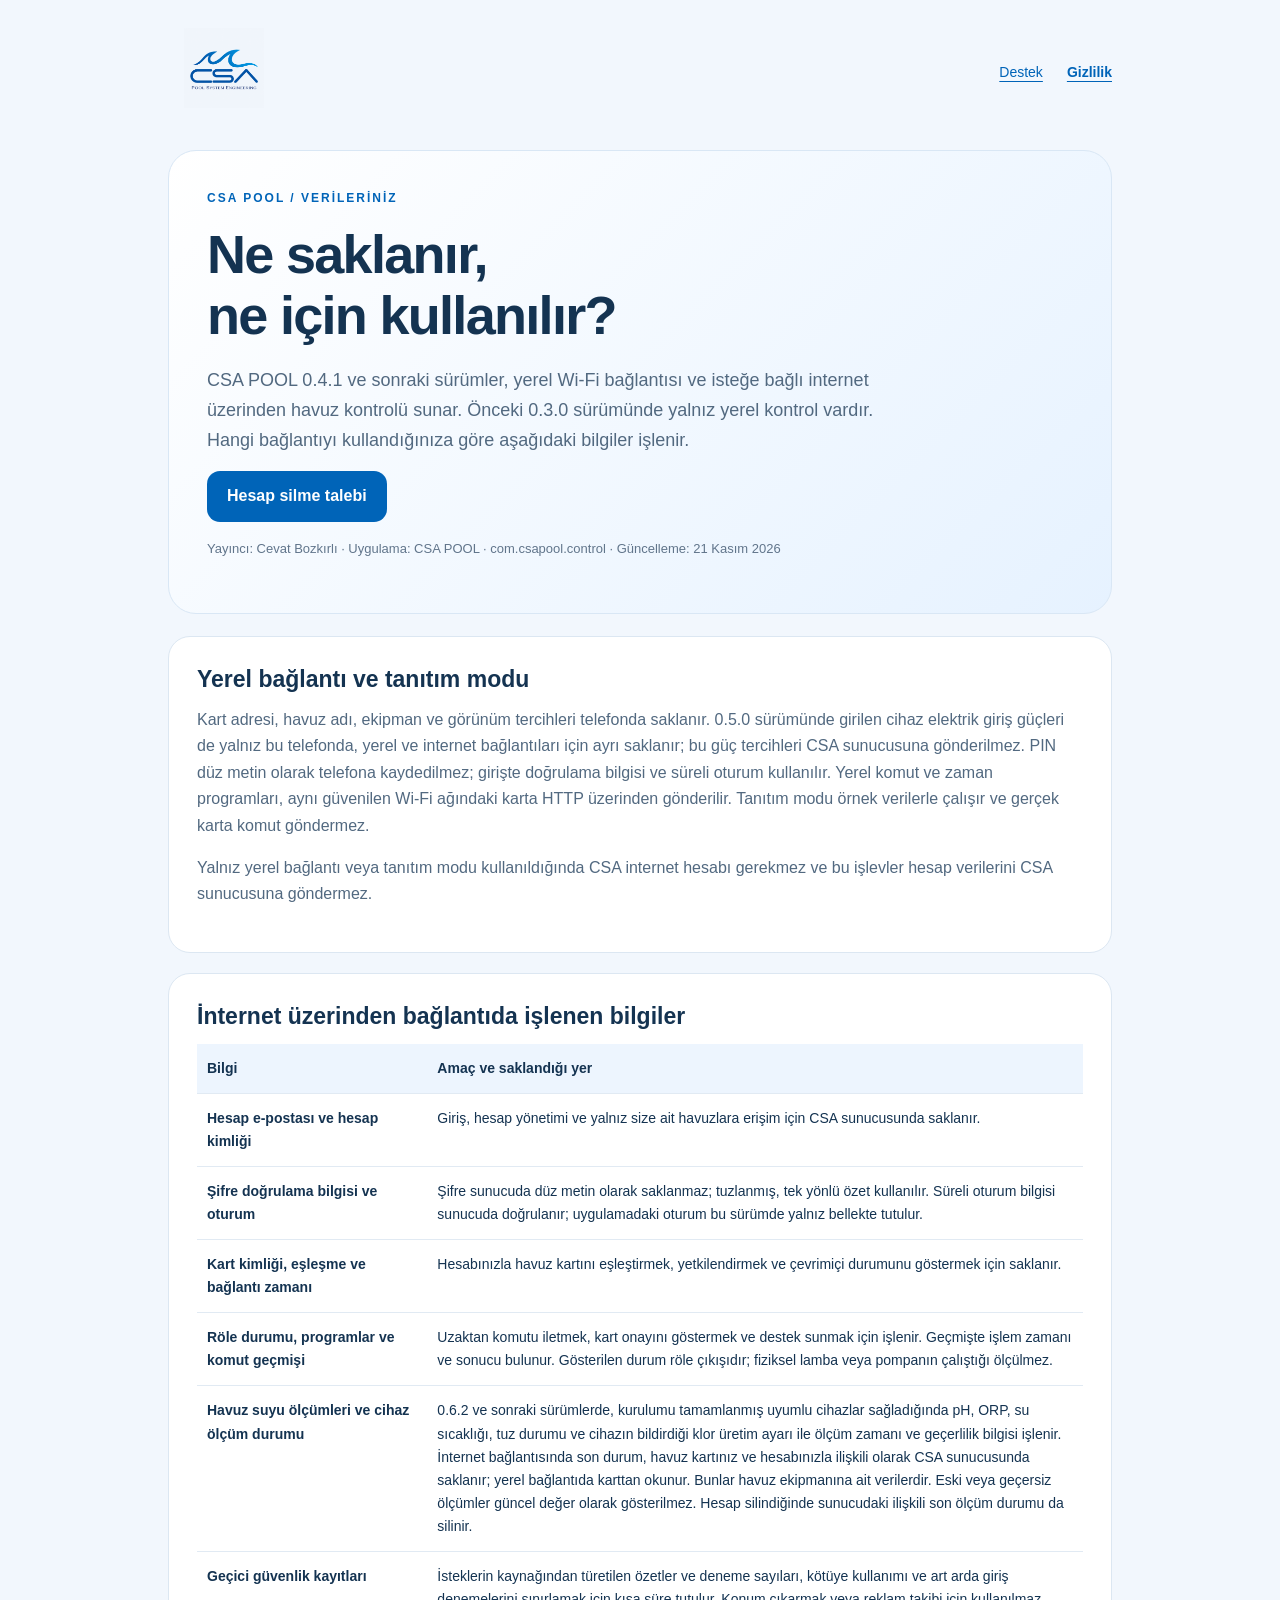
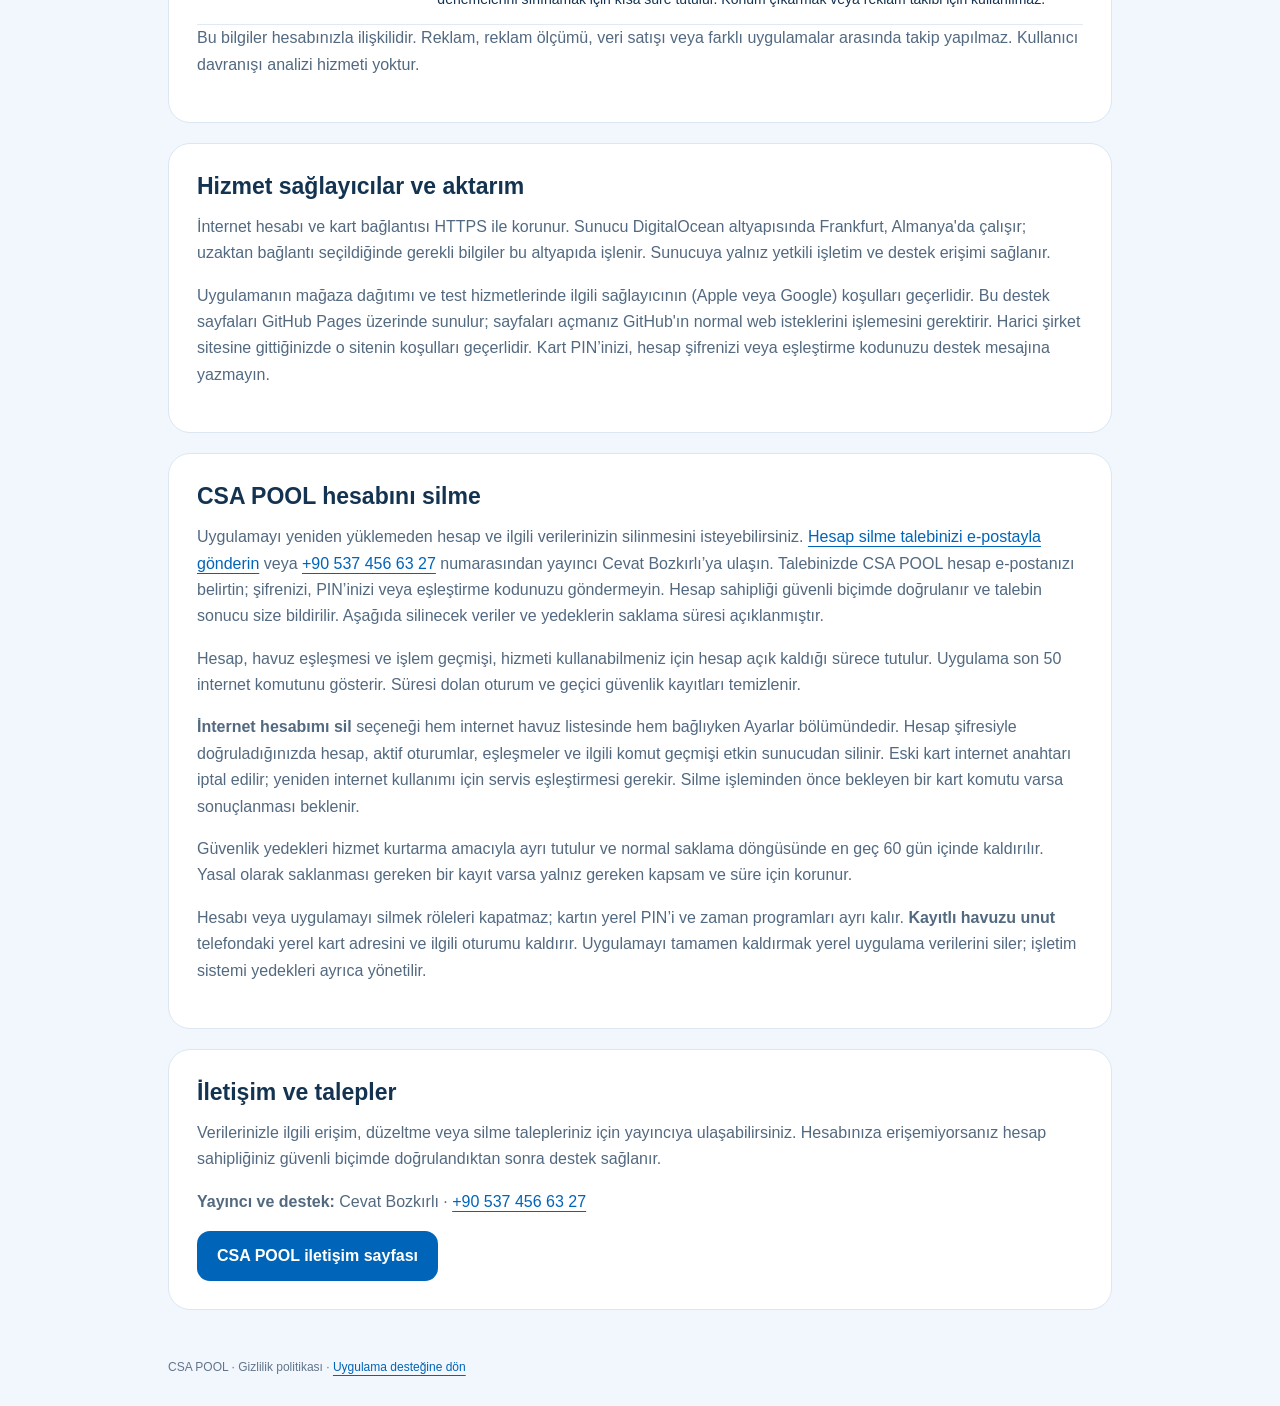
==== commit aa21481a: "Clarify 0.6.2 measurement display and telemetry privacy" ====
--- a/privacy.html
+++ b/privacy.html
@@ -2,13 +2,14 @@
 <html lang="tr"><head><meta charset="utf-8"><meta name="viewport" content="width=device-width,initial-scale=1"><title>CSA POOL · Gizlilik politikası</title><link rel="stylesheet" href="site.css"></head>
 <body><header><a href="index.html" aria-label="CSA POOL uygulama desteği"><img src="logo.png" alt="CSA Pool System Engineering"></a><nav aria-label="Sayfalar"><a href="index.html">Destek</a><a href="privacy.html" aria-current="page">Gizlilik</a></nav></header>
 <main>
-<section class="hero"><div class="eyebrow">CSA POOL / VERİLERİNİZ</div><h1>Ne saklanır,<br>ne için kullanılır?</h1><p class="lead">CSA POOL 0.4.1 ve 0.5.0, yerel Wi-Fi bağlantısı ve isteğe bağlı internet üzerinden havuz kontrolü sunar. Önceki 0.3.0 sürümünde yalnız yerel kontrol vardır. Hangi bağlantıyı kullandığınıza göre aşağıdaki bilgiler işlenir.</p><p><a class="button" href="#hesap-silme">Hesap silme talebi</a></p><p class="meta">Yayıncı: Cevat Bozkırlı · Uygulama: CSA POOL · com.csapool.control · Güncelleme: 27 Ekim 2026</p></section>
+<section class="hero"><div class="eyebrow">CSA POOL / VERİLERİNİZ</div><h1>Ne saklanır,<br>ne için kullanılır?</h1><p class="lead">CSA POOL 0.4.1 ve sonraki sürümler, yerel Wi-Fi bağlantısı ve isteğe bağlı internet üzerinden havuz kontrolü sunar. Önceki 0.3.0 sürümünde yalnız yerel kontrol vardır. Hangi bağlantıyı kullandığınıza göre aşağıdaki bilgiler işlenir.</p><p><a class="button" href="#hesap-silme">Hesap silme talebi</a></p><p class="meta">Yayıncı: Cevat Bozkırlı · Uygulama: CSA POOL · com.csapool.control · Güncelleme: 21 Kasım 2026</p></section>
 <section class="card"><h2>Yerel bağlantı ve tanıtım modu</h2><p>Kart adresi, havuz adı, ekipman ve görünüm tercihleri telefonda saklanır. 0.5.0 sürümünde girilen cihaz elektrik giriş güçleri de yalnız bu telefonda, yerel ve internet bağlantıları için ayrı saklanır; bu güç tercihleri CSA sunucusuna gönderilmez. PIN düz metin olarak telefona kaydedilmez; girişte doğrulama bilgisi ve süreli oturum kullanılır. Yerel komut ve zaman programları, aynı güvenilen Wi-Fi ağındaki karta HTTP üzerinden gönderilir. Tanıtım modu örnek verilerle çalışır ve gerçek karta komut göndermez.</p><p>Yalnız yerel bağlantı veya tanıtım modu kullanıldığında CSA internet hesabı gerekmez ve bu işlevler hesap verilerini CSA sunucusuna göndermez.</p></section>
 <section class="card"><h2>İnternet üzerinden bağlantıda işlenen bilgiler</h2><div class="table-wrap"><table><thead><tr><th>Bilgi</th><th>Amaç ve saklandığı yer</th></tr></thead><tbody>
 <tr><td>Hesap e-postası ve hesap kimliği</td><td>Giriş, hesap yönetimi ve yalnız size ait havuzlara erişim için CSA sunucusunda saklanır.</td></tr>
 <tr><td>Şifre doğrulama bilgisi ve oturum</td><td>Şifre sunucuda düz metin olarak saklanmaz; tuzlanmış, tek yönlü özet kullanılır. Süreli oturum bilgisi sunucuda doğrulanır; uygulamadaki oturum bu sürümde yalnız bellekte tutulur.</td></tr>
 <tr><td>Kart kimliği, eşleşme ve bağlantı zamanı</td><td>Hesabınızla havuz kartını eşleştirmek, yetkilendirmek ve çevrimiçi durumunu göstermek için saklanır.</td></tr>
 <tr><td>Röle durumu, programlar ve komut geçmişi</td><td>Uzaktan komutu iletmek, kart onayını göstermek ve destek sunmak için işlenir. Geçmişte işlem zamanı ve sonucu bulunur. Gösterilen durum röle çıkışıdır; fiziksel lamba veya pompanın çalıştığı ölçülmez.</td></tr>
+<tr><td>Havuz suyu ölçümleri ve cihaz ölçüm durumu</td><td>0.6.2 ve sonraki sürümlerde, kurulumu tamamlanmış uyumlu cihazlar sağladığında pH, ORP, su sıcaklığı, tuz durumu ve cihazın bildirdiği klor üretim ayarı ile ölçüm zamanı ve geçerlilik bilgisi işlenir. İnternet bağlantısında son durum, havuz kartınız ve hesabınızla ilişkili olarak CSA sunucusunda saklanır; yerel bağlantıda karttan okunur. Bunlar havuz ekipmanına ait verilerdir. Eski veya geçersiz ölçümler güncel değer olarak gösterilmez. Hesap silindiğinde sunucudaki ilişkili son ölçüm durumu da silinir.</td></tr>
 <tr><td>Geçici güvenlik kayıtları</td><td>İsteklerin kaynağından türetilen özetler ve deneme sayıları, kötüye kullanımı ve art arda giriş denemelerini sınırlamak için kısa süre tutulur. Konum çıkarmak veya reklam takibi için kullanılmaz.</td></tr>
 </tbody></table></div><p>Bu bilgiler hesabınızla ilişkilidir. Reklam, reklam ölçümü, veri satışı veya farklı uygulamalar arasında takip yapılmaz. Kullanıcı davranışı analizi hizmeti yoktur.</p></section>
 <section class="card"><h2>Hizmet sağlayıcılar ve aktarım</h2><p>İnternet hesabı ve kart bağlantısı HTTPS ile korunur. Sunucu DigitalOcean altyapısında Frankfurt, Almanya'da çalışır; uzaktan bağlantı seçildiğinde gerekli bilgiler bu altyapıda işlenir. Sunucuya yalnız yetkili işletim ve destek erişimi sağlanır.</p><p>Uygulamanın mağaza dağıtımı ve test hizmetlerinde ilgili sağlayıcının (Apple veya Google) koşulları geçerlidir. Bu destek sayfaları GitHub Pages üzerinde sunulur; sayfaları açmanız GitHub'ın normal web isteklerini işlemesini gerektirir. Harici şirket sitesine gittiğinizde o sitenin koşulları geçerlidir. Kart PIN’inizi, hesap şifrenizi veya eşleştirme kodunuzu destek mesajına yazmayın.</p></section>
